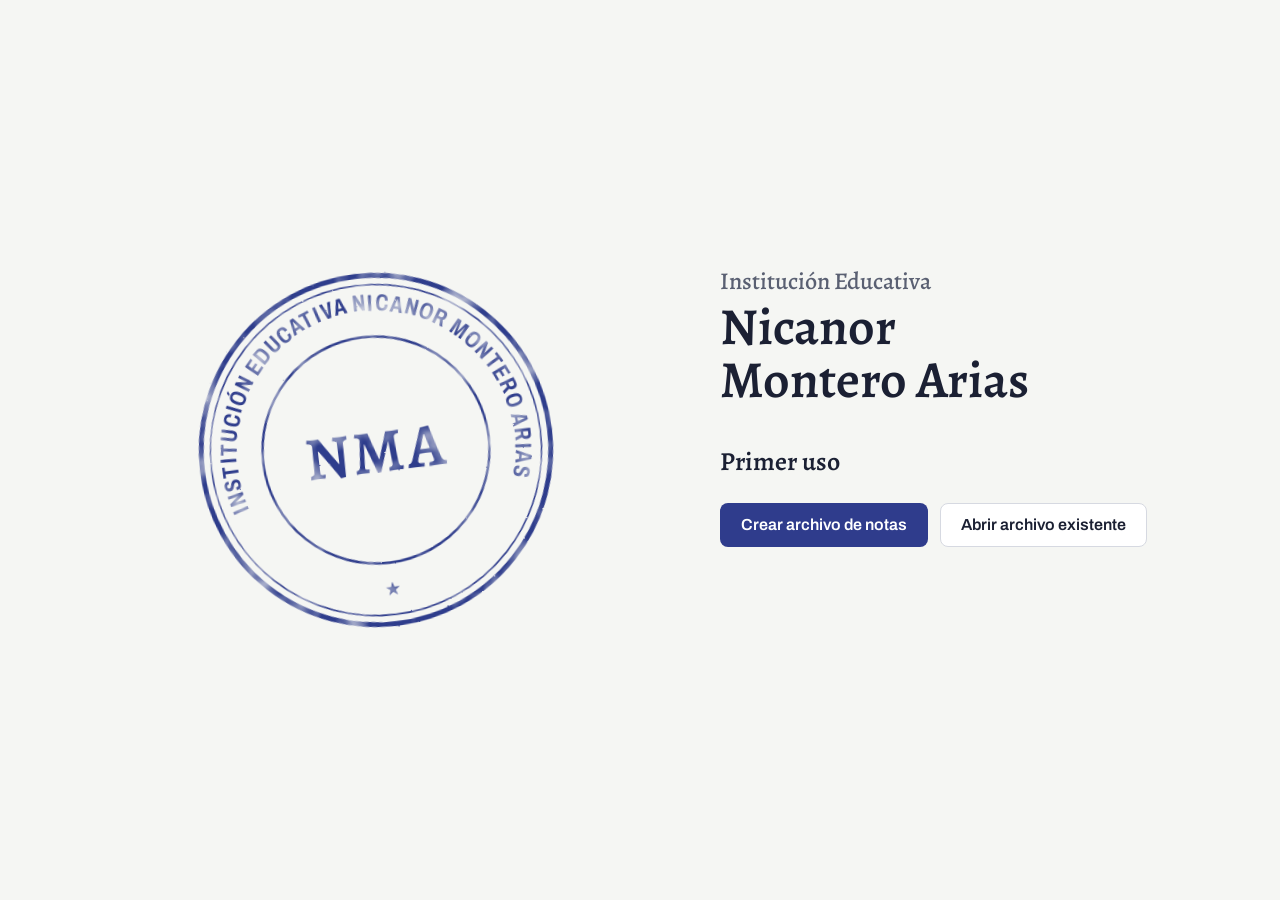
==== index.html @ 3c6b8c49 "Notas NMA: welcome, login and security screens Offline PWA for I.E. Nicanor Montero Arias in plain H" ====
<!doctype html>
<html lang="es">
  <head>
    <meta charset="UTF-8" />
    <meta name="viewport" content="width=device-width, initial-scale=1.0, viewport-fit=cover" />
    <meta name="theme-color" content="#2F3C8C" />
    <meta name="description" content="Registro de notas y boletines de la Institución Educativa Nicanor Montero Arias." />
    <title>Notas NMA</title>
    <link rel="manifest" href="manifest.webmanifest" />
    <link rel="icon" href="favicon.svg" type="image/svg+xml" />
    <link rel="apple-touch-icon" href="icons/icon-192.png" />
    <link rel="stylesheet" href="css/styles.css" />
  </head>
  <body>
    <div id="app"></div>
    <script type="module" src="js/main.js"></script>
  </body>
</html>
---- css/styles.css ----
/* Fonts are local files (no internet needed). Latin covers Spanish; latin-ext covers rarer letters in names. */
@font-face {
  font-family: 'Alegreya';
  font-style: normal;
  font-weight: 400 900;
  font-display: swap;
  src: url(../fonts/alegreya-latin.woff2) format('woff2');
  unicode-range: U+0000-00FF, U+0131, U+0152-0153, U+02BB-02BC, U+02C6, U+02DA, U+02DC, U+0304, U+0308, U+0329, U+2000-206F, U+20AC, U+2122, U+2191, U+2193, U+2212, U+2215, U+FEFF, U+FFFD;
}
@font-face {
  font-family: 'Alegreya';
  font-style: normal;
  font-weight: 400 900;
  font-display: swap;
  src: url(../fonts/alegreya-latin-ext.woff2) format('woff2');
  unicode-range: U+0100-02BA, U+02BD-02C5, U+02C7-02CC, U+02CE-02D7, U+02DD-02FF, U+0304, U+0308, U+0329, U+1D00-1DBF, U+1E00-1E9F, U+1EF2-1EFF, U+2020, U+20A0-20AB, U+20AD-20C0, U+2113, U+2C60-2C7F, U+A720-A7FF;
}
@font-face {
  font-family: 'Archivo';
  font-style: normal;
  font-weight: 100 900;
  font-stretch: 62% 125%;
  font-display: swap;
  src: url(../fonts/archivo-latin.woff2) format('woff2');
  unicode-range: U+0000-00FF, U+0131, U+0152-0153, U+02BB-02BC, U+02C6, U+02DA, U+02DC, U+0304, U+0308, U+0329, U+2000-206F, U+20AC, U+2122, U+2191, U+2193, U+2212, U+2215, U+FEFF, U+FFFD;
}
@font-face {
  font-family: 'Archivo';
  font-style: normal;
  font-weight: 100 900;
  font-stretch: 62% 125%;
  font-display: swap;
  src: url(../fonts/archivo-latin-ext.woff2) format('woff2');
  unicode-range: U+0100-02BA, U+02BD-02C5, U+02C7-02CC, U+02CE-02D7, U+02DD-02FF, U+0304, U+0308, U+0329, U+1D00-1DBF, U+1E00-1E9F, U+1EF2-1EFF, U+2020, U+20A0-20AB, U+20AD-20C0, U+2113, U+2C60-2C7F, U+A720-A7FF;
}

/* Placeholder palette until the school's colors arrive (plan.md, Q1). */
:root {
  --papel: #f5f6f3; /* bond paper */
  --hoja: #ffffff; /* form surfaces */
  --tinta: #1b2033; /* blue-black ink: body text */
  --sello: #2f3c8c; /* stamp ink: primary */
  --sello-hondo: #232d6e;
  --sello-tenue: #e7e9f4;
  --grafito: #5a6072; /* secondary text */
  --raya: #d6d9e1; /* rules and borders */
  --rojo: #b42318; /* red pen: errors */
  --rojo-tenue: #fdecea;

  --font-display: 'Alegreya', Georgia, serif;
  --font-sans: 'Archivo', system-ui, sans-serif;
}

*,
*::before,
*::after {
  box-sizing: border-box;
}
html {
  background: var(--papel);
  color: var(--tinta);
  font-family: var(--font-sans);
  line-height: 1.5;
  -webkit-font-smoothing: antialiased;
  text-rendering: optimizeLegibility;
}
body,
h1,
h2,
h3,
p {
  margin: 0;
}
button,
input,
select {
  font: inherit;
  color: inherit;
}
button {
  cursor: pointer;
}
button:disabled {
  cursor: not-allowed;
}
:focus-visible {
  outline: 2px solid var(--sello);
  outline-offset: 2px;
}
[hidden] {
  display: none !important;
}

/* ---------- Welcome screens: seal on the left, school + current step on the right ---------- */

.frame {
  display: grid;
  align-content: center;
  align-items: center;
  gap: 2rem;
  width: 100%;
  max-width: 72rem;
  min-height: 100dvh;
  margin-inline: auto;
  padding: 2.5rem 1rem;
}
.frame-seal {
  display: flex;
  justify-content: center;
}
.frame-seal .seal {
  width: 10rem;
}
.frame-main {
  width: 100%;
  max-width: 28rem;
  margin-inline: auto;
}
.school {
  font-family: var(--font-display);
  font-weight: 600;
}
.school-type {
  display: block;
  font-size: 1.25rem;
  line-height: 1.25;
  font-weight: 500;
  color: var(--grafito);
}
.school-name {
  display: block;
  margin-top: 0.25rem;
  font-size: 2.375rem;
  line-height: 1.02;
  text-wrap: balance;
}
.step {
  margin-top: 2.5rem;
}
.step-title {
  font-family: var(--font-display);
  font-size: 1.625rem;
  line-height: 1.25;
  font-weight: 600;
}
.step-title + * {
  margin-top: 1.5rem;
}
.stack > * + * {
  margin-top: 1rem;
}
.actions {
  display: flex;
  flex-direction: column;
  gap: 0.75rem;
}
.links {
  display: flex;
  flex-wrap: wrap;
  align-items: center;
  justify-content: space-between;
  gap: 0.75rem 1.5rem;
  margin-top: 1.25rem;
}
.note {
  margin-top: 2rem;
  padding-top: 1rem;
  border-top: 1px solid var(--raya);
  font-size: 0.875rem;
  line-height: 1.6;
  color: var(--grafito);
}
.separated {
  padding-top: 1rem;
  border-top: 1px solid var(--raya);
}
.step > .alert {
  margin-top: 1.25rem;
}

@media (min-width: 640px) {
  .frame {
    padding-inline: 2rem;
  }
  .frame-seal .seal {
    width: 13rem;
  }
  .school-type {
    font-size: 1.5rem;
  }
  .school-name {
    font-size: 3.25rem;
  }
  .actions {
    flex-direction: row;
  }
}
@media (min-width: 1024px) {
  .frame {
    grid-template-columns: minmax(0, 1fr) minmax(0, 28rem);
    align-items: start;
    gap: 5rem;
    padding-inline: 3rem;
  }
  .frame-seal {
    position: sticky;
    top: 2.5rem;
  }
  .frame-seal .seal {
    width: 23rem;
  }
  .frame-main {
    margin-inline: 0;
  }
}
@media (min-width: 1536px) {
  .frame-seal .seal {
    width: 26rem;
  }
}

/* ---------- The seal lands like a rubber stamp once, on first load ---------- */

.seal {
  display: block;
  transform: rotate(-7deg);
}
.seal.stamping {
  animation: stamp 520ms cubic-bezier(0.2, 0.8, 0.2, 1) both;
}
@keyframes stamp {
  from {
    transform: scale(1.14) rotate(-14deg);
    opacity: 0;
  }
  55% {
    opacity: 1;
  }
  to {
    transform: scale(1) rotate(-7deg);
    opacity: 1;
  }
}
@media (prefers-reduced-motion: reduce) {
  .seal.stamping {
    animation: none;
  }
}

/* ---------- Form fields ---------- */

.field-label {
  display: block;
  font-size: 0.9375rem;
  font-weight: 500;
}
.field-hint {
  margin-top: 0.125rem;
  font-size: 0.875rem;
  color: var(--grafito);
}
.field-box {
  position: relative;
  margin-top: 0.375rem;
}
.input {
  width: 100%;
  height: 2.75rem;
  padding: 0 0.75rem;
  border: 1px solid var(--raya);
  border-radius: 0.5rem;
  background: var(--hoja);
  font-size: 1rem;
  outline: none;
  transition:
    border-color 150ms,
    box-shadow 150ms;
}
.input:focus {
  border-color: var(--sello);
  box-shadow: 0 0 0 3px rgb(47 60 140 / 0.15);
}
.input[aria-invalid='true'] {
  border-color: var(--rojo);
}
.input:disabled {
  background: var(--papel);
}
.input.has-toggle {
  padding-right: 5.5rem;
}
.toggle {
  position: absolute;
  inset: 0.25rem 0.25rem 0.25rem auto;
  padding: 0 0.75rem;
  border: 0;
  border-radius: 0.375rem;
  background: transparent;
  font-size: 0.875rem;
  font-weight: 500;
  color: var(--sello);
}
.toggle:hover {
  background: var(--sello-tenue);
}
.field-error {
  margin-top: 0.375rem;
  font-size: 0.875rem;
  font-weight: 500;
  color: var(--rojo);
}
.select {
  height: 2.5rem;
  padding: 0 0.5rem;
  border: 1px solid var(--raya);
  border-radius: 0.5rem;
  background: var(--hoja);
  font-size: 1rem;
}
.select:focus {
  border-color: var(--sello);
}

/* ---------- Buttons ---------- */

.btn {
  display: inline-flex;
  align-items: center;
  justify-content: center;
  gap: 0.5rem;
  height: 2.75rem;
  padding: 0 1.25rem;
  border: 1px solid transparent;
  border-radius: 0.5rem;
  font-weight: 600;
  transition:
    background-color 150ms,
    border-color 150ms,
    transform 150ms;
}
.btn:active:not(:disabled) {
  transform: scale(0.98);
}
.btn-primary {
  background: var(--sello);
  color: #fff;
}
.btn-primary:hover:not(:disabled) {
  background: var(--sello-hondo);
}
.btn-primary:disabled {
  background: rgb(90 96 114 / 0.5);
}
.btn-secondary {
  border-color: var(--raya);
  background: var(--hoja);
}
.btn-secondary:hover:not(:disabled) {
  border-color: rgb(90 96 114 / 0.6);
}
.btn-secondary:disabled {
  color: var(--grafito);
}
.btn-small {
  height: 2.25rem;
  padding: 0 0.75rem;
}
.btn-block {
  width: 100%;
}
.link {
  padding: 0;
  border: 0;
  border-radius: 2px;
  background: none;
  font-size: 0.9375rem;
  font-weight: 500;
  color: var(--sello);
  text-decoration: underline;
  text-decoration-color: rgb(47 60 140 / 0.35);
  text-underline-offset: 4px;
}
.link:hover {
  text-decoration-color: var(--sello);
}
.spinner {
  width: 1rem;
  height: 1rem;
  border: 2px solid currentColor;
  border-right-color: transparent;
  border-radius: 50%;
  animation: spin 800ms linear infinite;
}
@keyframes spin {
  to {
    transform: rotate(360deg);
  }
}

/* ---------- Messages ---------- */

.alert {
  padding: 0.625rem 0.875rem;
  border-left: 3px solid var(--rojo);
  border-radius: 0.5rem;
  background: var(--rojo-tenue);
  font-size: 0.9375rem;
  color: var(--rojo);
}
.alert.info {
  border-color: var(--sello);
  background: var(--sello-tenue);
  color: var(--tinta);
}

/* ---------- App shell ---------- */

.topbar {
  border-bottom: 1px solid var(--raya);
  background: var(--hoja);
}
.topbar-inner,
.page {
  width: 100%;
  max-width: 72rem;
  margin-inline: auto;
  padding-inline: 1rem;
}
.topbar-inner {
  display: flex;
  align-items: center;
  gap: 0.75rem;
  height: 4rem;
}
.mark {
  width: 2.5rem;
  height: 2.5rem;
  flex-shrink: 0;
}
.app-name {
  font-family: var(--font-display);
  font-size: 1.25rem;
  font-weight: 600;
}
.topbar-actions {
  display: flex;
  align-items: center;
  gap: 0.5rem;
  margin-left: auto;
}
.user-name {
  display: none;
  margin-right: 0.5rem;
  font-size: 0.9375rem;
  color: var(--grafito);
}
.page {
  padding-block: 3rem;
}
.greeting {
  font-family: var(--font-display);
  font-size: 2.5rem;
  line-height: 1.2;
  font-weight: 600;
}
@media (min-width: 640px) {
  .topbar-inner,
  .page {
    padding-inline: 2rem;
  }
  .user-name {
    display: inline;
  }
}

/* ---------- Security dialog ---------- */

.dialog {
  width: min(34rem, calc(100vw - 2rem));
  max-height: calc(100dvh - 2rem);
  margin: auto;
  padding: 1.5rem;
  border: 0;
  border-radius: 1rem;
  background: var(--papel);
  color: var(--tinta);
  box-shadow: 0 25px 50px -12px rgb(27 32 51 / 0.35);
}
.dialog::backdrop {
  background: rgb(27 32 51 / 0.4);
}
.dialog-head {
  display: flex;
  align-items: flex-start;
  justify-content: space-between;
  gap: 1rem;
  margin-bottom: 1.5rem;
}
.dialog-title {
  font-family: var(--font-display);
  font-size: 1.75rem;
  line-height: 1.25;
  font-weight: 600;
}
.section {
  border-top: 1px solid var(--raya);
}
.section summary {
  display: flex;
  align-items: center;
  justify-content: space-between;
  gap: 1rem;
  margin-inline: -0.5rem;
  padding: 1rem 0.5rem;
  border-radius: 0.5rem;
  list-style: none;
  cursor: pointer;
}
.section summary::-webkit-details-marker {
  display: none;
}
.section summary:hover {
  background: rgb(231 233 244 / 0.5);
}
.section-title {
  font-size: 1.125rem;
  font-weight: 600;
}
.section-state {
  flex-shrink: 0;
  font-size: 0.9375rem;
  font-weight: 500;
  color: var(--sello);
}
.section[open] .section-state {
  color: var(--grafito);
}
.section-body {
  padding-bottom: 1.5rem;
}
.lock-row {
  display: flex;
  flex-wrap: wrap;
  align-items: center;
  gap: 0.5rem 0.75rem;
  margin-top: 0.5rem;
  font-size: 0.9375rem;
}
.saved {
  margin-top: 0.75rem;
  font-size: 0.875rem;
  color: var(--grafito);
}
@media (min-width: 640px) {
  .dialog {
    padding: 2rem;
  }
}

.lead {
  font-size: 1.0625rem;
  line-height: 1.65;
  color: rgb(27 32 51 / 0.85);
  text-wrap: pretty;
}
.spinner {
  display: inline-block;
  vertical-align: -0.15em;
}
.section:not([open]) .when-open,
.section[open] .when-closed {
  display: none;
}
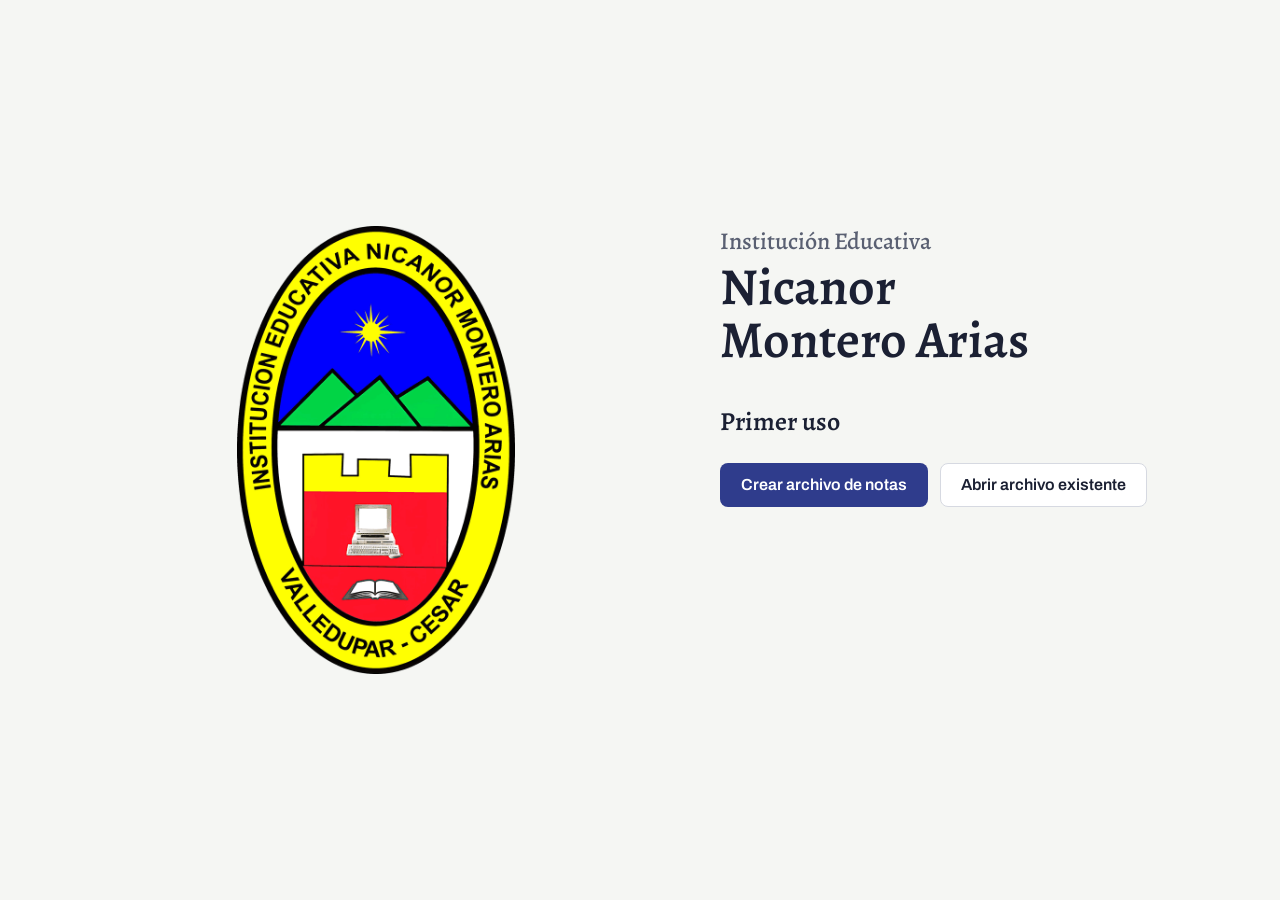
==== commit c8f0ebd7: "Core app, real escudo and boletín plan - Core app (Phase 2): Notas, Grupos, Asignaturas and Ajustes " ====
--- a/index.html
+++ b/index.html
@@ -7,8 +7,8 @@
     <meta name="description" content="Registro de notas y boletines de la Institución Educativa Nicanor Montero Arias." />
     <title>Notas NMA</title>
     <link rel="manifest" href="manifest.webmanifest" />
-    <link rel="icon" href="favicon.svg" type="image/svg+xml" />
-    <link rel="apple-touch-icon" href="icons/icon-192.png" />
+    <link rel="icon" href="favicon.png" type="image/png" />
+    <link rel="apple-touch-icon" href="icons/apple-touch-icon.png" />
     <link rel="stylesheet" href="css/styles.css" />
   </head>
   <body>
--- a/css/styles.css
+++ b/css/styles.css
@@ -91,7 +91,7 @@
   display: none !important;
 }
 
-/* ---------- Welcome screens: seal on the left, school + current step on the right ---------- */
+/* ---------- Welcome screens: escudo on the left, school + current step on the right ---------- */
 
 .frame {
   display: grid;
@@ -104,12 +104,14 @@
   margin-inline: auto;
   padding: 2.5rem 1rem;
 }
-.frame-seal {
+.frame-escudo {
   display: flex;
   justify-content: center;
 }
-.frame-seal .seal {
-  width: 10rem;
+.escudo {
+  display: block;
+  width: auto;
+  height: 11rem;
 }
 .frame-main {
   width: 100%;
@@ -182,8 +184,8 @@
   .frame {
     padding-inline: 2rem;
   }
-  .frame-seal .seal {
-    width: 13rem;
+  .escudo {
+    height: 14rem;
   }
   .school-type {
     font-size: 1.5rem;
@@ -202,47 +204,43 @@
     gap: 5rem;
     padding-inline: 3rem;
   }
-  .frame-seal {
+  .frame-escudo {
     position: sticky;
     top: 2.5rem;
   }
-  .frame-seal .seal {
-    width: 23rem;
+  .escudo {
+    height: 28rem;
   }
   .frame-main {
     margin-inline: 0;
   }
 }
 @media (min-width: 1536px) {
-  .frame-seal .seal {
-    width: 26rem;
-  }
-}
-
-/* ---------- The seal lands like a rubber stamp once, on first load ---------- */
-
-.seal {
-  display: block;
-  transform: rotate(-7deg);
-}
-.seal.stamping {
-  animation: stamp 520ms cubic-bezier(0.2, 0.8, 0.2, 1) both;
-}
-@keyframes stamp {
+  .escudo {
+    height: 31rem;
+  }
+}
+
+/* ---------- The escudo lands like a stamp pressed on paper, once, on first load ---------- */
+
+.escudo.landing {
+  animation: land 520ms cubic-bezier(0.2, 0.8, 0.2, 1) both;
+}
+@keyframes land {
   from {
-    transform: scale(1.14) rotate(-14deg);
+    transform: scale(1.08);
     opacity: 0;
   }
   55% {
     opacity: 1;
   }
   to {
-    transform: scale(1) rotate(-7deg);
+    transform: scale(1);
     opacity: 1;
   }
 }
 @media (prefers-reduced-motion: reduce) {
-  .seal.stamping {
+  .escudo.landing {
     animation: none;
   }
 }
@@ -360,6 +358,7 @@
 }
 .btn-secondary:disabled {
   color: var(--grafito);
+  opacity: 0.5;
 }
 .btn-small {
   height: 2.25rem;
@@ -428,13 +427,15 @@
 }
 .topbar-inner {
   display: flex;
+  flex-wrap: wrap;
   align-items: center;
-  gap: 0.75rem;
-  height: 4rem;
+  gap: 0.25rem 0.75rem;
+  min-height: 4rem;
+  padding-block: 0.5rem;
 }
 .mark {
-  width: 2.5rem;
-  height: 2.5rem;
+  width: auto;
+  height: 2.75rem;
   flex-shrink: 0;
 }
 .app-name {
@@ -455,7 +456,7 @@
   color: var(--grafito);
 }
 .page {
-  padding-block: 3rem;
+  padding-block: 2rem 4rem;
 }
 .greeting {
   font-family: var(--font-display);
@@ -571,3 +572,513 @@
 .section[open] .when-closed {
   display: none;
 }
+
+/* ---------- Sections (tabs) and save status ---------- */
+
+.tabs {
+  order: 3;
+  display: flex;
+  gap: 0.25rem;
+  width: 100%;
+  overflow-x: auto;
+}
+.tab {
+  height: 2.25rem;
+  padding: 0 0.875rem;
+  border: 0;
+  border-radius: 0.5rem;
+  background: transparent;
+  font-weight: 600;
+  white-space: nowrap;
+  color: var(--grafito);
+}
+.tab:hover {
+  background: var(--sello-tenue);
+  color: var(--tinta);
+}
+.tab[aria-current='page'] {
+  background: var(--sello-tenue);
+  color: var(--sello);
+}
+.save-status {
+  font-size: 0.875rem;
+  white-space: nowrap;
+  color: var(--grafito);
+}
+.save-status.error {
+  font-weight: 500;
+  color: var(--rojo);
+}
+.save-status .link {
+  margin-left: 0.375rem;
+  font-size: 0.875rem;
+  color: var(--rojo);
+}
+@media (min-width: 960px) {
+  .tabs {
+    order: 0;
+    width: auto;
+    margin-left: 1.25rem;
+  }
+}
+
+/* ---------- Page heading and toolbar ---------- */
+
+.page-head {
+  display: flex;
+  flex-wrap: wrap;
+  align-items: flex-end;
+  justify-content: space-between;
+  gap: 1rem 2rem;
+  margin-bottom: 1.5rem;
+}
+.page-title {
+  font-family: var(--font-display);
+  font-size: 2rem;
+  line-height: 1.15;
+  font-weight: 600;
+}
+.page-title + .hint {
+  margin-top: 0.375rem;
+}
+.hint {
+  font-size: 0.9375rem;
+  color: var(--grafito);
+}
+.toolbar {
+  display: flex;
+  flex-wrap: wrap;
+  align-items: flex-end;
+  gap: 1rem 1.5rem;
+}
+.control-label {
+  display: block;
+  margin-bottom: 0.375rem;
+  font-size: 0.875rem;
+  font-weight: 500;
+  color: var(--grafito);
+}
+.segmented {
+  display: inline-flex;
+  padding: 2px;
+  border: 1px solid var(--raya);
+  border-radius: 0.5rem;
+  background: var(--hoja);
+}
+.segmented button {
+  min-width: 2.5rem;
+  height: 2.25rem;
+  border: 0;
+  border-radius: 0.375rem;
+  background: transparent;
+  font-weight: 600;
+  color: var(--grafito);
+}
+.segmented button[aria-pressed='true'] {
+  background: var(--sello);
+  color: #fff;
+}
+.count {
+  padding-bottom: 0.5rem;
+  font-size: 0.9375rem;
+  color: var(--grafito);
+}
+.count strong {
+  color: var(--tinta);
+}
+
+/* ---------- Grade sheet: students down, subjects across ---------- */
+
+.sheet-wrap {
+  max-height: calc(100dvh - 16rem);
+  min-height: 12rem;
+  overflow: auto;
+  border: 1px solid var(--raya);
+  border-radius: 0.75rem;
+  background: var(--hoja);
+}
+.sheet {
+  min-width: 100%;
+  border-collapse: separate;
+  border-spacing: 0;
+  font-variant-numeric: tabular-nums;
+}
+.sheet th,
+.sheet td {
+  padding: 0;
+  border-bottom: 1px solid var(--raya);
+  text-align: center;
+  background: var(--hoja);
+}
+.sheet td + td,
+.sheet th + td {
+  border-left: 1px solid var(--raya);
+}
+.sheet thead th {
+  position: sticky;
+  top: 0;
+  z-index: 2;
+  padding: 0.5rem 0.375rem;
+  vertical-align: bottom;
+  background: var(--papel);
+  font-size: 0.8125rem;
+  font-weight: 600;
+  color: var(--grafito);
+}
+.sheet .subject-head {
+  width: 6rem;
+  min-width: 6rem;
+}
+.subject-head span {
+  display: -webkit-box;
+  overflow: hidden;
+  line-height: 1.25;
+  -webkit-line-clamp: 3;
+  -webkit-box-orient: vertical;
+}
+.sheet .num {
+  position: sticky;
+  left: 0;
+  z-index: 1;
+  width: 2.75rem;
+  min-width: 2.75rem;
+  font-size: 0.875rem;
+  color: var(--grafito);
+}
+.sheet .student {
+  position: sticky;
+  left: 2.75rem;
+  z-index: 1;
+  padding: 0 1.25rem 0 0.25rem;
+  text-align: left;
+  font-weight: 500;
+  white-space: nowrap;
+  box-shadow: inset -1px 0 0 var(--raya);
+}
+.sheet thead .num,
+.sheet thead .student {
+  z-index: 3;
+}
+.sheet tbody tr:hover > * {
+  background: #f8f9fc;
+}
+.cell {
+  width: 100%;
+  height: 2.5rem;
+  border: 0;
+  background: transparent;
+  text-align: center;
+  font-size: 1rem;
+  font-variant-numeric: tabular-nums;
+  outline: none;
+}
+.cell:focus {
+  background: var(--sello-tenue);
+  box-shadow: inset 0 0 0 2px var(--sello);
+}
+.cell.low {
+  font-weight: 600;
+  color: var(--rojo);
+}
+.cell[aria-invalid='true'] {
+  background: var(--rojo-tenue);
+  box-shadow: inset 0 0 0 2px var(--rojo);
+  color: var(--rojo);
+}
+.sheet .avg {
+  min-width: 5.5rem;
+  padding: 0 0.75rem;
+  font-weight: 600;
+}
+.sheet .avg.partial {
+  font-weight: 400;
+  color: var(--grafito);
+}
+.sheet tfoot th,
+.sheet tfoot td {
+  position: sticky;
+  bottom: 0;
+  padding: 0.5rem 0.375rem;
+  border-bottom: 0;
+  border-top: 1px solid var(--raya);
+  background: var(--papel);
+  font-size: 0.8125rem;
+  color: var(--grafito);
+}
+.sheet tfoot th {
+  text-align: left;
+}
+.sheet-notes {
+  display: flex;
+  flex-wrap: wrap;
+  justify-content: space-between;
+  gap: 0.5rem 2rem;
+  margin-top: 0.75rem;
+  font-size: 0.875rem;
+  color: var(--grafito);
+}
+.sheet-error {
+  margin-top: 0.75rem;
+}
+
+/* ---------- Lists: students, subjects ---------- */
+
+.table-wrap {
+  overflow-x: auto;
+  border: 1px solid var(--raya);
+  border-radius: 0.75rem;
+  background: var(--hoja);
+}
+.table {
+  width: 100%;
+  border-collapse: collapse;
+}
+.table th {
+  padding: 0.625rem 0.75rem;
+  border-bottom: 1px solid var(--raya);
+  background: var(--papel);
+  text-align: left;
+  font-size: 0.8125rem;
+  font-weight: 600;
+  color: var(--grafito);
+}
+.table td {
+  padding: 0.5rem 0.75rem;
+  border-bottom: 1px solid var(--raya);
+  vertical-align: middle;
+}
+.table tr:last-child td {
+  border-bottom: 0;
+}
+.table .num {
+  width: 3rem;
+  font-variant-numeric: tabular-nums;
+  color: var(--grafito);
+}
+.table .input,
+.table .select {
+  height: 2.25rem;
+}
+.table .problem td {
+  color: var(--rojo);
+}
+.row-actions {
+  display: flex;
+  justify-content: flex-end;
+  gap: 0.375rem;
+  white-space: nowrap;
+}
+.add-form {
+  display: grid;
+  gap: 0.75rem;
+  margin-top: 1rem;
+}
+.add-form .btn {
+  align-self: end;
+}
+@media (min-width: 720px) {
+  .add-form {
+    grid-template-columns: repeat(var(--cols, 3), minmax(0, 1fr)) auto;
+    align-items: end;
+  }
+}
+.textarea {
+  width: 100%;
+  min-height: 9rem;
+  padding: 0.625rem 0.75rem;
+  border: 1px solid var(--raya);
+  border-radius: 0.5rem;
+  background: var(--hoja);
+  font: inherit;
+  font-size: 0.9375rem;
+  resize: vertical;
+  outline: none;
+}
+.textarea:focus {
+  border-color: var(--sello);
+  box-shadow: 0 0 0 3px rgb(47 60 140 / 0.15);
+}
+
+/* ---------- Groups: list on the left, the chosen group on the right ---------- */
+
+.split {
+  display: grid;
+  grid-template-columns: minmax(0, 1fr);
+  gap: 2rem;
+}
+@media (min-width: 1024px) {
+  .split {
+    grid-template-columns: 17rem minmax(0, 1fr);
+    align-items: start;
+    gap: 3rem;
+  }
+}
+.group-list {
+  display: flex;
+  flex-direction: column;
+  gap: 0.25rem;
+  margin-top: 1.25rem;
+}
+.group-item {
+  display: flex;
+  align-items: baseline;
+  justify-content: space-between;
+  gap: 1rem;
+  width: 100%;
+  padding: 0.625rem 0.75rem;
+  border: 1px solid transparent;
+  border-radius: 0.5rem;
+  background: transparent;
+  text-align: left;
+  font-size: 1.0625rem;
+  font-weight: 600;
+}
+.group-item:hover {
+  border-color: var(--raya);
+  background: var(--hoja);
+}
+.group-item[aria-current='true'] {
+  border-color: var(--sello);
+  background: var(--hoja);
+  color: var(--sello);
+}
+.group-item .meta {
+  font-size: 0.875rem;
+  font-weight: 400;
+  color: var(--grafito);
+}
+.new-group {
+  margin-top: 1.5rem;
+  padding-top: 1.25rem;
+  border-top: 1px solid var(--raya);
+}
+.inline-fields {
+  display: flex;
+  flex-wrap: wrap;
+  align-items: flex-end;
+  gap: 0.75rem;
+}
+.block + .block {
+  margin-top: 2.5rem;
+}
+.block-head {
+  display: flex;
+  flex-wrap: wrap;
+  align-items: center;
+  justify-content: space-between;
+  gap: 0.75rem;
+  margin-bottom: 0.875rem;
+}
+.block-title {
+  font-size: 1.25rem;
+  font-weight: 600;
+}
+.block-title .meta {
+  margin-left: 0.375rem;
+  font-weight: 400;
+  color: var(--grafito);
+}
+.group-title {
+  font-family: var(--font-display);
+  font-size: 2.25rem;
+  line-height: 1.1;
+  font-weight: 600;
+}
+.checks {
+  display: grid;
+  grid-template-columns: repeat(auto-fill, minmax(15rem, 1fr));
+  gap: 0.625rem 1.5rem;
+}
+.check {
+  display: flex;
+  align-items: center;
+  gap: 0.625rem;
+  font-size: 0.9375rem;
+  cursor: pointer;
+}
+.check input {
+  flex-shrink: 0;
+  width: 1.125rem;
+  height: 1.125rem;
+  accent-color: var(--sello);
+}
+.empty {
+  padding: 2.5rem 1.5rem;
+  border: 1px dashed var(--raya);
+  border-radius: 0.75rem;
+  text-align: center;
+}
+.empty p {
+  max-width: 34rem;
+  margin: 0 auto 1.25rem;
+  color: var(--grafito);
+}
+.section-gap {
+  margin-top: 1rem;
+}
+
+/* ---------- Settings ---------- */
+
+.settings {
+  max-width: 44rem;
+}
+.settings .block {
+  padding-top: 1.5rem;
+  border-top: 1px solid var(--raya);
+}
+.settings .block + .block {
+  margin-top: 1.5rem;
+}
+.settings .block-title + .hint {
+  margin-top: 0.25rem;
+}
+.settings .inline-fields {
+  margin-top: 1rem;
+}
+.input-narrow {
+  width: 7rem;
+}
+.ranges {
+  display: flex;
+  flex-wrap: wrap;
+  gap: 0.5rem;
+  margin-top: 1rem;
+  padding: 0;
+  list-style: none;
+}
+.ranges li {
+  padding: 0.375rem 0.75rem;
+  border-radius: 999px;
+  background: var(--hoja);
+  border: 1px solid var(--raya);
+  font-size: 0.875rem;
+  font-variant-numeric: tabular-nums;
+}
+
+/* ---------- Confirmations ---------- */
+
+.btn-danger {
+  background: var(--rojo);
+  color: #fff;
+}
+.btn-danger:hover:not(:disabled) {
+  background: #8f1c13;
+}
+.dialog-small {
+  width: min(28rem, calc(100vw - 2rem));
+}
+.dialog-actions {
+  display: flex;
+  justify-content: flex-end;
+  gap: 0.5rem;
+  margin-top: 1.5rem;
+}
+
+.visually-hidden {
+  position: absolute;
+  width: 1px;
+  height: 1px;
+  overflow: hidden;
+  clip-path: inset(50%);
+  white-space: nowrap;
+}
